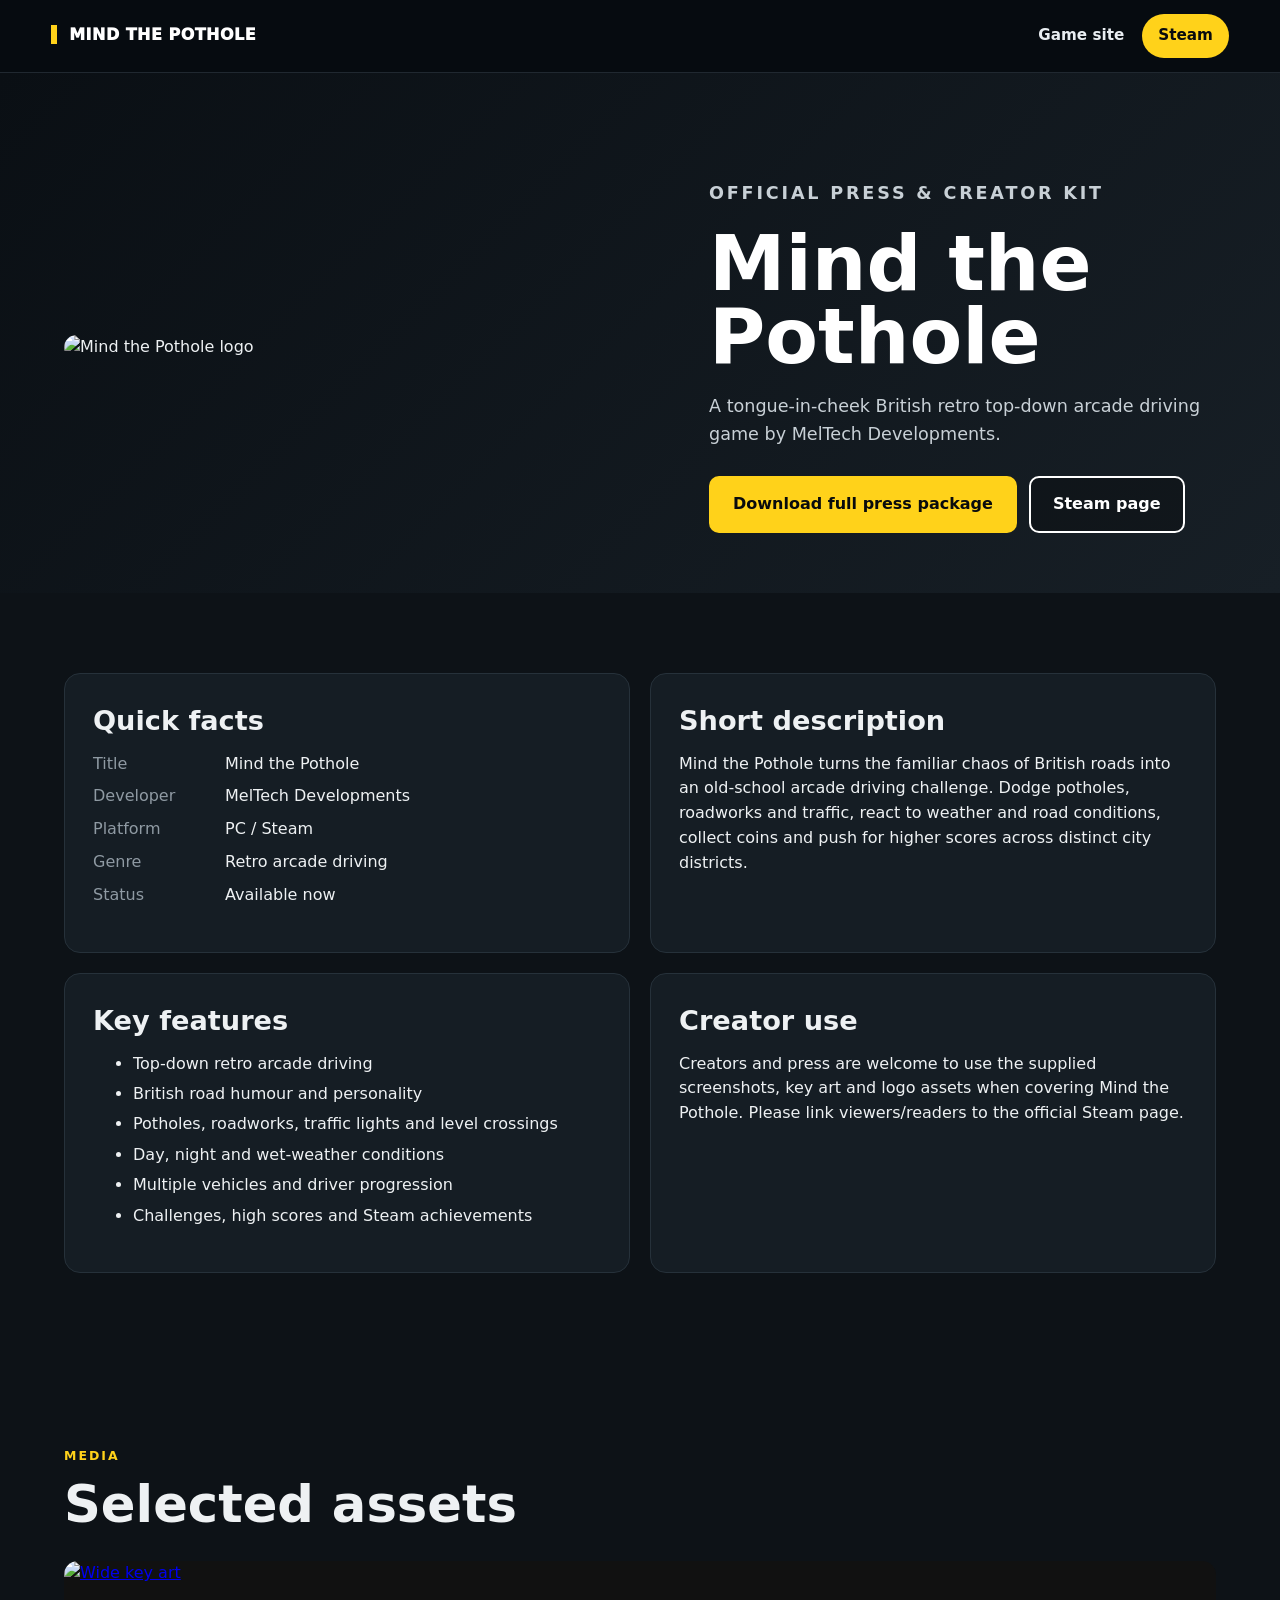
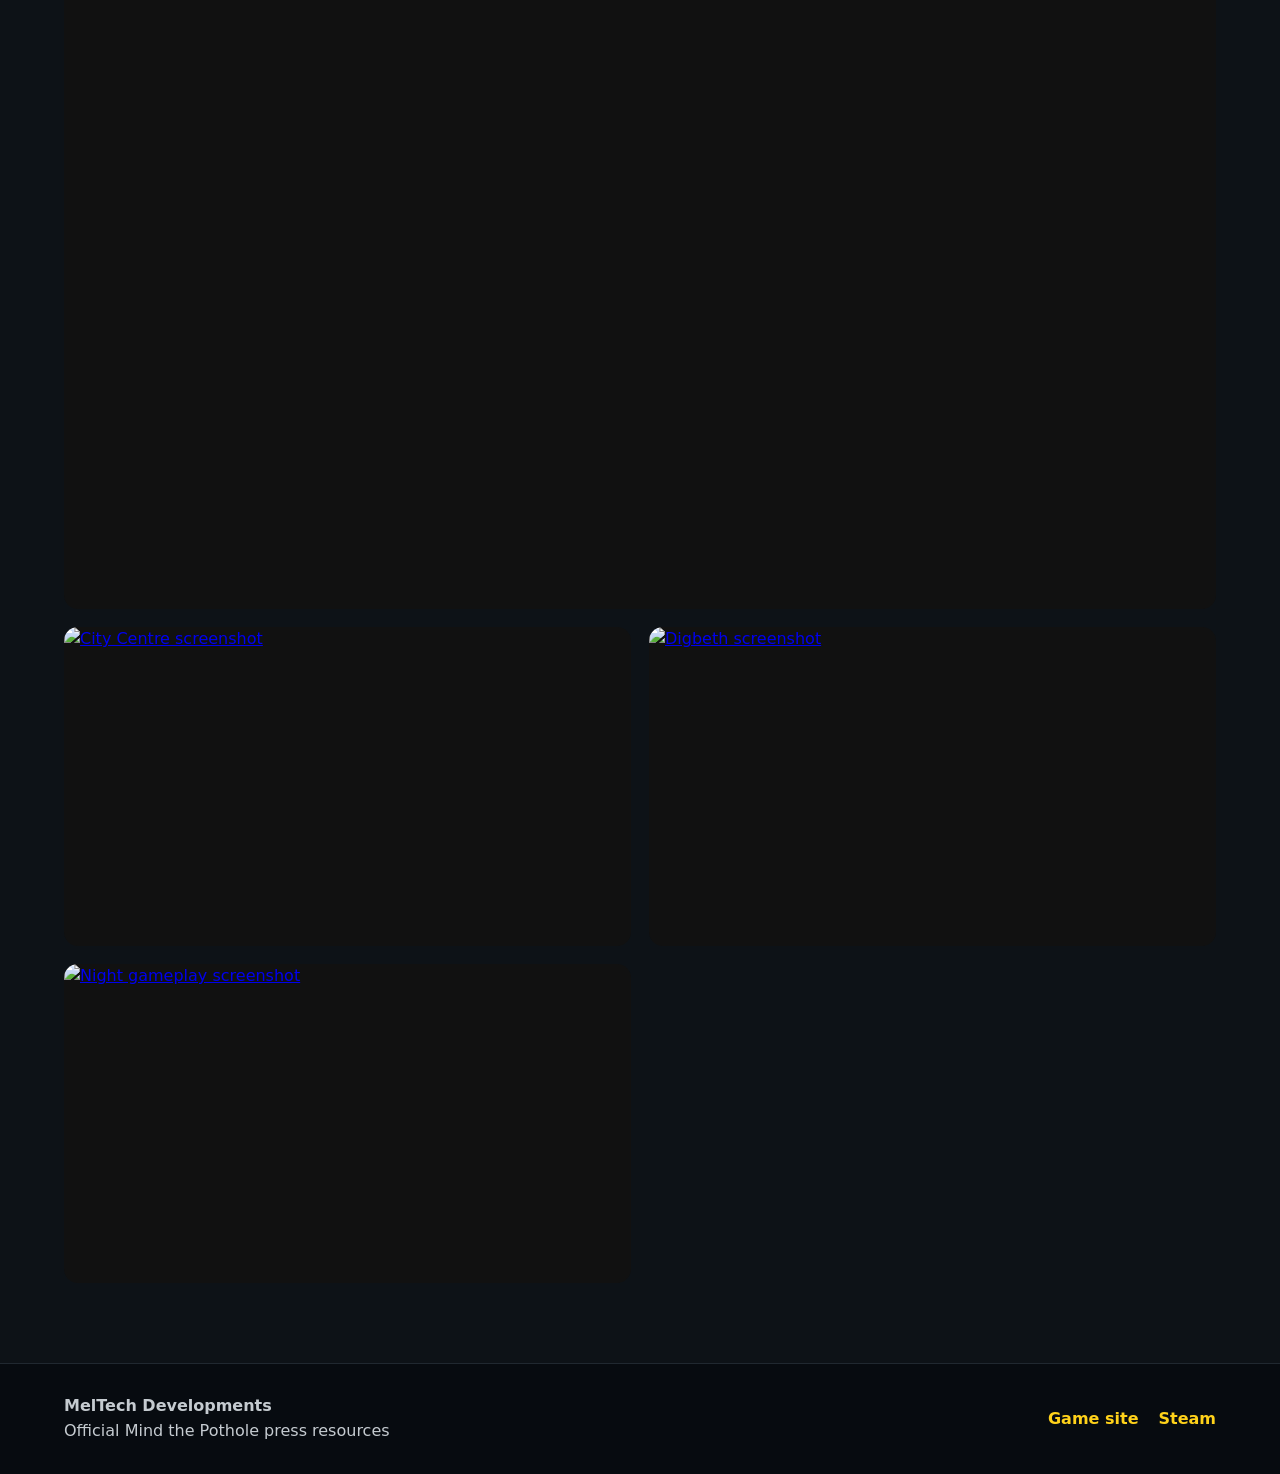
==== press.html @ 00c9ee2d "Add files via upload" ====
<!doctype html>
<html lang="en-GB">
<head>
  <meta charset="utf-8">
  <meta name="viewport" content="width=device-width,initial-scale=1">
  <title>Mind the Pothole | Press & Creator Kit</title>
  <meta name="description" content="Official press and creator resources for Mind the Pothole by MelTech Developments.">
  <link rel="stylesheet" href="/styles.css">
</head>
<body class="press-page">
<header class="site-header"><a class="brand" href="/"><span class="brand-mark">MIND THE POTHOLE</span></a><nav><a href="/">Game site</a><a class="nav-cta" href="https://store.steampowered.com/app/5031130/Mind_The_Pothole/" target="_blank" rel="noopener">Steam</a></nav></header>
<main>
  <section class="press-hero">
    <img src="/assets/logo-banner.png" alt="Mind the Pothole logo">
    <div><p class="eyebrow">OFFICIAL PRESS & CREATOR KIT</p><h1>Mind the Pothole</h1><p>A tongue-in-cheek British retro top-down arcade driving game by MelTech Developments.</p><div class="hero-actions"><a class="button primary" href="/mind-the-pothole-press-kit.zip">Download full press package</a><a class="button secondary" href="https://store.steampowered.com/app/5031130/Mind_The_Pothole/" target="_blank" rel="noopener">Steam page</a></div></div>
  </section>
  <section class="section press-grid">
    <article><h2>Quick facts</h2><dl><dt>Title</dt><dd>Mind the Pothole</dd><dt>Developer</dt><dd>MelTech Developments</dd><dt>Platform</dt><dd>PC / Steam</dd><dt>Genre</dt><dd>Retro arcade driving</dd><dt>Status</dt><dd>Available now</dd></dl></article>
    <article><h2>Short description</h2><p>Mind the Pothole turns the familiar chaos of British roads into an old-school arcade driving challenge. Dodge potholes, roadworks and traffic, react to weather and road conditions, collect coins and push for higher scores across distinct city districts.</p></article>
    <article><h2>Key features</h2><ul><li>Top-down retro arcade driving</li><li>British road humour and personality</li><li>Potholes, roadworks, traffic lights and level crossings</li><li>Day, night and wet-weather conditions</li><li>Multiple vehicles and driver progression</li><li>Challenges, high scores and Steam achievements</li></ul></article>
    <article><h2>Creator use</h2><p>Creators and press are welcome to use the supplied screenshots, key art and logo assets when covering Mind the Pothole. Please link viewers/readers to the official Steam page.</p></article>
  </section>
  <section class="section"><div class="section-heading"><p class="eyebrow dark">MEDIA</p><h2>Selected assets</h2></div><div class="gallery"><a class="shot wide" href="/assets/press/mind-the-pothole-key-art-wide.png" download><img src="/assets/press/mind-the-pothole-key-art-wide.png" alt="Wide key art"></a><a class="shot" href="/assets/press/screenshot-city-centre.png" download><img src="/assets/press/screenshot-city-centre.png" alt="City Centre screenshot"></a><a class="shot" href="/assets/press/screenshot-digbeth.png" download><img src="/assets/press/screenshot-digbeth.png" alt="Digbeth screenshot"></a><a class="shot" href="/assets/press/screenshot-night.png" download><img src="/assets/press/screenshot-night.png" alt="Night gameplay screenshot"></a></div></section>
</main>
<footer><div><strong>MelTech Developments</strong><br><span>Official Mind the Pothole press resources</span></div><div class="footer-links"><a href="/">Game site</a><a href="https://store.steampowered.com/app/5031130/Mind_The_Pothole/" target="_blank" rel="noopener">Steam</a></div></footer>
</body></html>
---- styles.css ----
:root{--yellow:#ffd21a;--ink:#070b10;--panel:#10171d;--muted:#aeb8c2;--red:#cf2f35;--cream:#fff7db;--line:#26323b}*{box-sizing:border-box}html{scroll-behavior:smooth}body{margin:0;font-family:Inter,ui-sans-serif,system-ui,-apple-system,BlinkMacSystemFont,"Segoe UI",sans-serif;background:#f7f4ea;color:#101318;line-height:1.55}.site-header{position:sticky;top:0;z-index:20;display:flex;justify-content:space-between;align-items:center;padding:14px 4vw;background:rgba(7,11,16,.94);backdrop-filter:blur(8px);border-bottom:1px solid #202830}.brand{text-decoration:none}.brand-mark{font-weight:950;letter-spacing:.03em;color:#fff;border-left:6px solid var(--yellow);padding-left:12px}.site-header nav{display:flex;gap:18px;align-items:center}.site-header nav a{color:#e9eef2;text-decoration:none;font-weight:700;font-size:.95rem}.site-header nav a:hover{color:var(--yellow)}.nav-cta{background:var(--yellow);color:#080b0e!important;padding:10px 16px;border-radius:999px}.hero{position:relative;min-height:78vh;background:#111;overflow:hidden;display:grid;align-items:end}.hero-art{position:absolute;inset:0;width:100%;height:100%;object-fit:cover}.hero-overlay{position:absolute;inset:0;background:linear-gradient(90deg,rgba(3,6,8,.82) 0%,rgba(3,6,8,.48) 45%,rgba(3,6,8,.12) 70%),linear-gradient(0deg,rgba(3,6,8,.78),transparent 55%)}.hero-copy{position:relative;z-index:2;max-width:760px;padding:7vw 5vw}.eyebrow{font-size:.78rem;font-weight:900;letter-spacing:.16em;color:var(--yellow);text-transform:uppercase}.eyebrow.dark{color:#9a7500}.hero h1,.press-hero h1{font-size:clamp(2.7rem,6vw,6rem);line-height:.96;margin:.25em 0;color:#fff;max-width:900px}.lede{font-size:clamp(1.1rem,2vw,1.45rem);color:#eef2f5;max-width:700px}.hero-actions,.press-actions{display:flex;gap:12px;flex-wrap:wrap;margin-top:28px}.button{display:inline-block;text-decoration:none;font-weight:900;padding:14px 22px;border-radius:10px;border:2px solid transparent;transition:.2s transform,.2s background}.button:hover{transform:translateY(-2px)}.button.primary{background:var(--yellow);color:#090b0d}.button.secondary{border-color:#fff;color:#fff;background:rgba(0,0,0,.25)}.button.secondary.dark{border-color:#111;color:#111}.section{padding:80px 5vw}.intro{display:grid;grid-template-columns:1.1fr .9fr;gap:60px;align-items:start}.section h2{font-size:clamp(2rem,4vw,4rem);line-height:1.05;margin:.2em 0 .4em}.section-copy p{font-size:1.12rem;max-width:760px}.feature-grid{display:grid;grid-template-columns:1fr 1fr;gap:14px}.feature-grid article{background:#fff;border:1px solid #ddd6bd;border-radius:14px;padding:22px;box-shadow:0 8px 26px rgba(0,0,0,.06)}.feature-grid strong{display:block;font-size:1.1rem}.feature-grid span{color:#5f6770}.dark-section{background:var(--ink);color:#fff}.section-heading{max-width:900px;margin-bottom:30px}.section-heading p{color:#56616a}.dark-section .section-heading p{color:#bac3ca}.video-wrap{max-width:1200px;margin:auto;border:1px solid #313c45;border-radius:18px;overflow:hidden;box-shadow:0 26px 80px rgba(0,0,0,.4)}video{display:block;width:100%;background:#000}.screenshots-section{background:#f7f4ea}.gallery{display:grid;grid-template-columns:repeat(2,minmax(0,1fr));gap:18px}.shot{border:0;padding:0;background:#111;border-radius:14px;overflow:hidden;cursor:pointer;display:block}.shot img{width:100%;height:100%;aspect-ratio:16/9;object-fit:cover;display:block;transition:transform .25s}.shot:hover img{transform:scale(1.02)}.shot.wide{grid-column:span 2}.road-section{background:url('/assets/background.png') center/cover no-repeat;min-height:520px;display:flex;align-items:center}.road-card{max-width:680px;background:rgba(6,10,15,.88);padding:36px;border-radius:18px;color:#fff;box-shadow:0 20px 70px rgba(0,0,0,.25)}.press-tease{display:flex;justify-content:space-between;gap:30px;align-items:center;background:var(--yellow)}.press-tease .eyebrow{color:#5f4b00}.press-tease p{max-width:750px}.press-tease .button.primary{background:#090b0d;color:#fff}.press-page{background:#0d1217;color:#eef1f3}.press-hero{padding:90px 5vw 60px;display:grid;grid-template-columns:minmax(280px,600px) 1fr;gap:45px;align-items:center;background:linear-gradient(135deg,#0a0f14,#171f26)}.press-hero img{width:100%;border-radius:18px}.press-hero p{font-size:1.1rem;color:#c8d0d6}.press-grid{display:grid;grid-template-columns:repeat(2,minmax(0,1fr));gap:20px}.press-grid article{background:#151d24;border:1px solid #26313a;padding:28px;border-radius:16px}.press-grid h2{font-size:1.7rem}.press-grid dl{display:grid;grid-template-columns:120px 1fr;gap:8px 12px}.press-grid dt{color:#8f9aa3}.press-grid dd{margin:0}.press-grid li{margin:.35em 0}.press-page .section-heading .eyebrow.dark{color:var(--yellow)}.press-page .section-heading p{color:#bcc5cc}footer{display:flex;justify-content:space-between;align-items:center;gap:20px;padding:30px 5vw;background:#070b10;color:#c5cbd0;border-top:1px solid #202830}.footer-links{display:flex;gap:20px}.footer-links a{color:var(--yellow);text-decoration:none;font-weight:800}dialog{border:0;padding:0;background:transparent;max-width:min(94vw,1500px)}dialog::backdrop{background:rgba(0,0,0,.9)}#lightboxImage{max-width:94vw;max-height:88vh;display:block;border-radius:12px}#closeLightbox{position:fixed;top:20px;right:26px;background:#fff;color:#000;border:0;width:42px;height:42px;border-radius:50%;font-size:28px;cursor:pointer}@media(max-width:850px){.site-header nav a:not(.nav-cta){display:none}.hero{min-height:70vh}.hero-copy{padding:70px 6vw 50px}.intro,.press-hero,.press-grid{grid-template-columns:1fr}.feature-grid{grid-template-columns:1fr}.gallery{grid-template-columns:1fr}.shot.wide{grid-column:span 1}.press-tease{display:block}.press-actions{margin-top:20px}footer{align-items:flex-start;flex-direction:column}.road-section{min-height:430px}.section{padding:60px 6vw}}
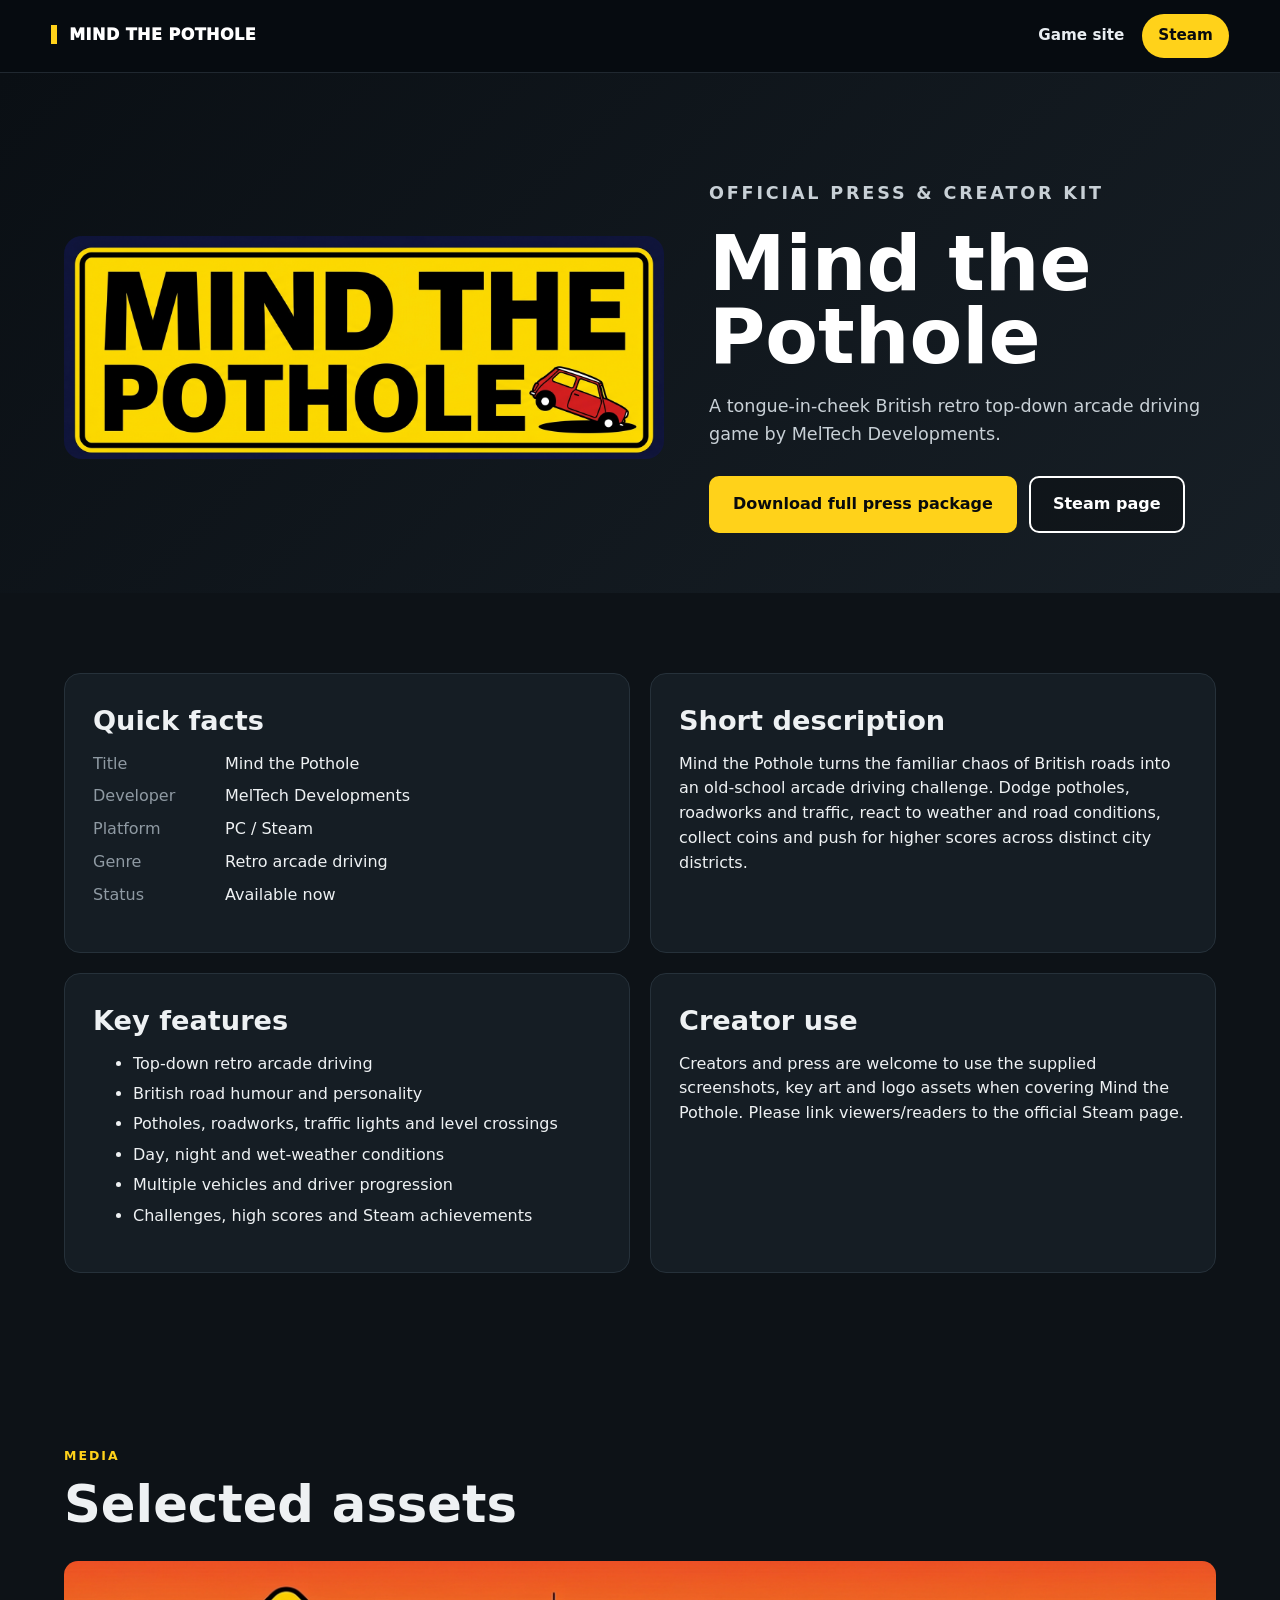
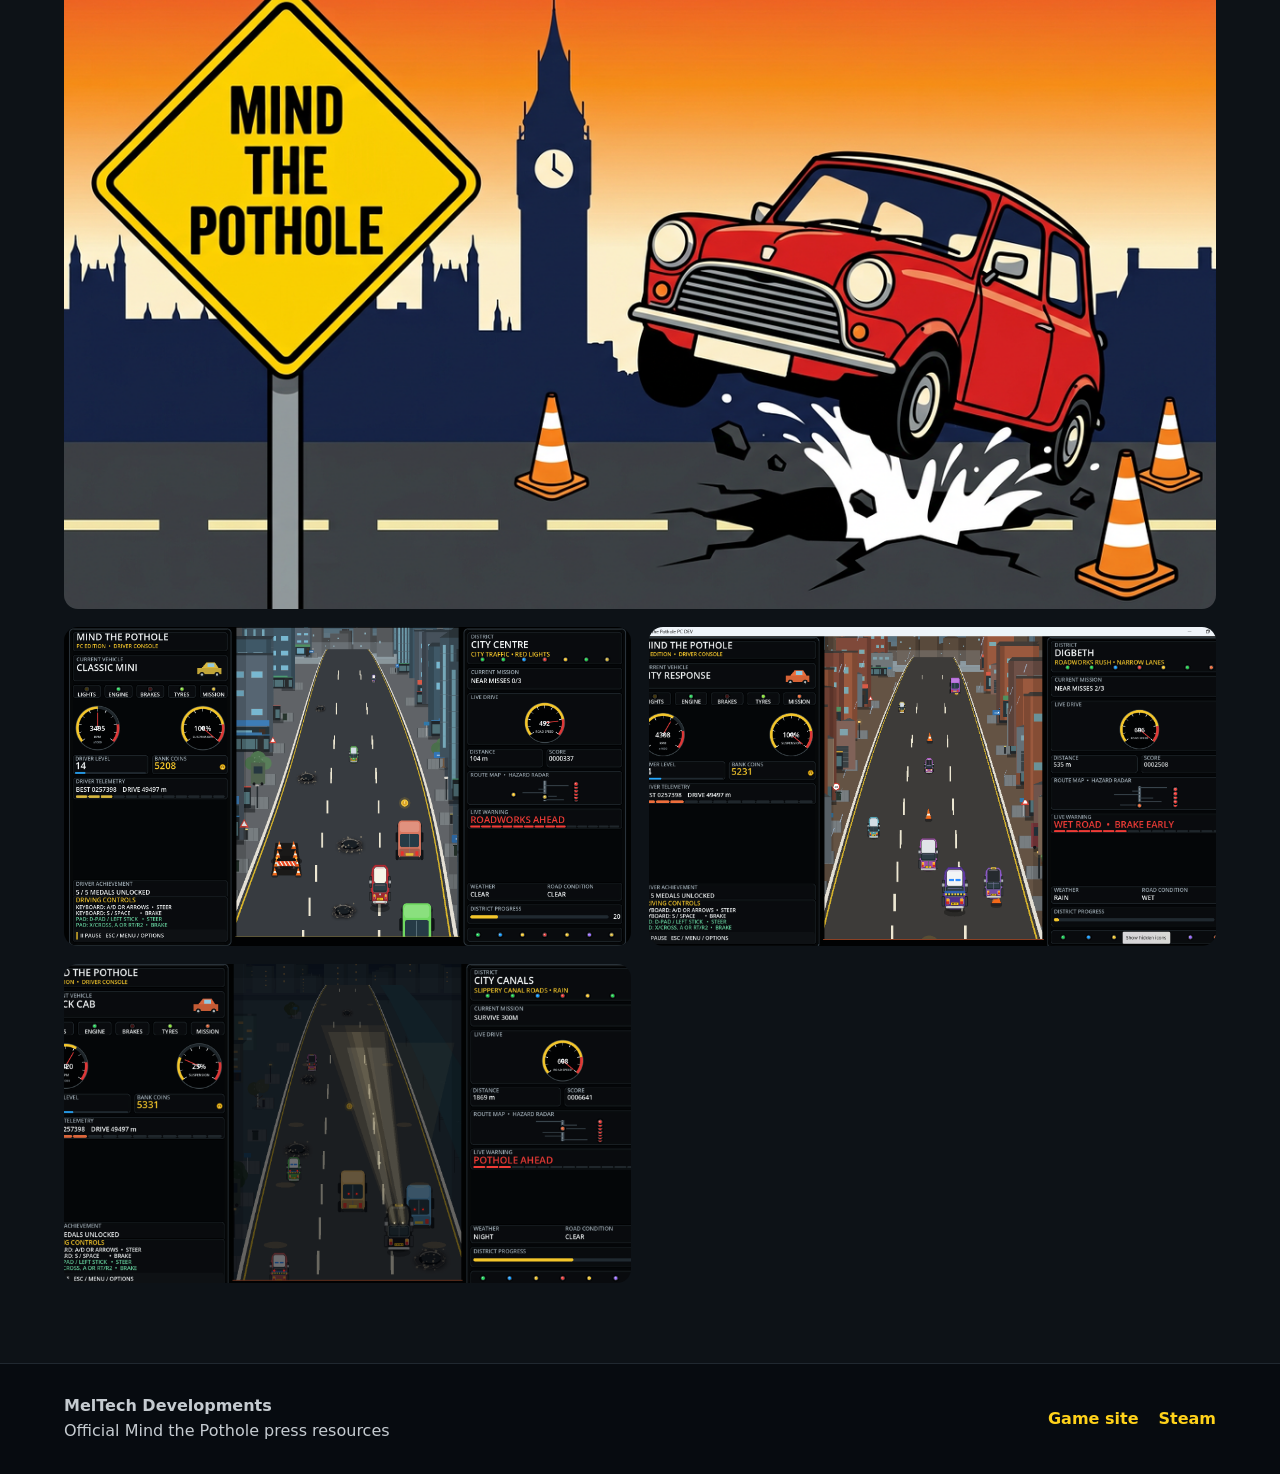
==== commit 0862882d: "Add files via upload" ====
--- a/press.html
+++ b/press.html
@@ -11,7 +11,7 @@
 <header class="site-header"><a class="brand" href="/"><span class="brand-mark">MIND THE POTHOLE</span></a><nav><a href="/">Game site</a><a class="nav-cta" href="https://store.steampowered.com/app/5031130/Mind_The_Pothole/" target="_blank" rel="noopener">Steam</a></nav></header>
 <main>
   <section class="press-hero">
-    <img src="/assets/logo-banner.png" alt="Mind the Pothole logo">
+    <img src="/logo-banner.png" alt="Mind the Pothole logo">
     <div><p class="eyebrow">OFFICIAL PRESS & CREATOR KIT</p><h1>Mind the Pothole</h1><p>A tongue-in-cheek British retro top-down arcade driving game by MelTech Developments.</p><div class="hero-actions"><a class="button primary" href="/mind-the-pothole-press-kit.zip">Download full press package</a><a class="button secondary" href="https://store.steampowered.com/app/5031130/Mind_The_Pothole/" target="_blank" rel="noopener">Steam page</a></div></div>
   </section>
   <section class="section press-grid">
@@ -20,7 +20,7 @@
     <article><h2>Key features</h2><ul><li>Top-down retro arcade driving</li><li>British road humour and personality</li><li>Potholes, roadworks, traffic lights and level crossings</li><li>Day, night and wet-weather conditions</li><li>Multiple vehicles and driver progression</li><li>Challenges, high scores and Steam achievements</li></ul></article>
     <article><h2>Creator use</h2><p>Creators and press are welcome to use the supplied screenshots, key art and logo assets when covering Mind the Pothole. Please link viewers/readers to the official Steam page.</p></article>
   </section>
-  <section class="section"><div class="section-heading"><p class="eyebrow dark">MEDIA</p><h2>Selected assets</h2></div><div class="gallery"><a class="shot wide" href="/assets/press/mind-the-pothole-key-art-wide.png" download><img src="/assets/press/mind-the-pothole-key-art-wide.png" alt="Wide key art"></a><a class="shot" href="/assets/press/screenshot-city-centre.png" download><img src="/assets/press/screenshot-city-centre.png" alt="City Centre screenshot"></a><a class="shot" href="/assets/press/screenshot-digbeth.png" download><img src="/assets/press/screenshot-digbeth.png" alt="Digbeth screenshot"></a><a class="shot" href="/assets/press/screenshot-night.png" download><img src="/assets/press/screenshot-night.png" alt="Night gameplay screenshot"></a></div></section>
+  <section class="section"><div class="section-heading"><p class="eyebrow dark">MEDIA</p><h2>Selected assets</h2></div><div class="gallery"><a class="shot wide" href="/mind-the-pothole-key-art-wide.png" download><img src="/mind-the-pothole-key-art-wide.png" alt="Wide key art"></a><a class="shot" href="/screenshot-city-centre.png" download><img src="/screenshot-city-centre.png" alt="City Centre screenshot"></a><a class="shot" href="/screenshot-digbeth.png" download><img src="/screenshot-digbeth.png" alt="Digbeth screenshot"></a><a class="shot" href="/screenshot-night.png" download><img src="/screenshot-night.png" alt="Night gameplay screenshot"></a></div></section>
 </main>
 <footer><div><strong>MelTech Developments</strong><br><span>Official Mind the Pothole press resources</span></div><div class="footer-links"><a href="/">Game site</a><a href="https://store.steampowered.com/app/5031130/Mind_The_Pothole/" target="_blank" rel="noopener">Steam</a></div></footer>
 </body></html>
--- a/styles.css
+++ b/styles.css
@@ -1 +1,6 @@
-:root{--yellow:#ffd21a;--ink:#070b10;--panel:#10171d;--muted:#aeb8c2;--red:#cf2f35;--cream:#fff7db;--line:#26323b}*{box-sizing:border-box}html{scroll-behavior:smooth}body{margin:0;font-family:Inter,ui-sans-serif,system-ui,-apple-system,BlinkMacSystemFont,"Segoe UI",sans-serif;background:#f7f4ea;color:#101318;line-height:1.55}.site-header{position:sticky;top:0;z-index:20;display:flex;justify-content:space-between;align-items:center;padding:14px 4vw;background:rgba(7,11,16,.94);backdrop-filter:blur(8px);border-bottom:1px solid #202830}.brand{text-decoration:none}.brand-mark{font-weight:950;letter-spacing:.03em;color:#fff;border-left:6px solid var(--yellow);padding-left:12px}.site-header nav{display:flex;gap:18px;align-items:center}.site-header nav a{color:#e9eef2;text-decoration:none;font-weight:700;font-size:.95rem}.site-header nav a:hover{color:var(--yellow)}.nav-cta{background:var(--yellow);color:#080b0e!important;padding:10px 16px;border-radius:999px}.hero{position:relative;min-height:78vh;background:#111;overflow:hidden;display:grid;align-items:end}.hero-art{position:absolute;inset:0;width:100%;height:100%;object-fit:cover}.hero-overlay{position:absolute;inset:0;background:linear-gradient(90deg,rgba(3,6,8,.82) 0%,rgba(3,6,8,.48) 45%,rgba(3,6,8,.12) 70%),linear-gradient(0deg,rgba(3,6,8,.78),transparent 55%)}.hero-copy{position:relative;z-index:2;max-width:760px;padding:7vw 5vw}.eyebrow{font-size:.78rem;font-weight:900;letter-spacing:.16em;color:var(--yellow);text-transform:uppercase}.eyebrow.dark{color:#9a7500}.hero h1,.press-hero h1{font-size:clamp(2.7rem,6vw,6rem);line-height:.96;margin:.25em 0;color:#fff;max-width:900px}.lede{font-size:clamp(1.1rem,2vw,1.45rem);color:#eef2f5;max-width:700px}.hero-actions,.press-actions{display:flex;gap:12px;flex-wrap:wrap;margin-top:28px}.button{display:inline-block;text-decoration:none;font-weight:900;padding:14px 22px;border-radius:10px;border:2px solid transparent;transition:.2s transform,.2s background}.button:hover{transform:translateY(-2px)}.button.primary{background:var(--yellow);color:#090b0d}.button.secondary{border-color:#fff;color:#fff;background:rgba(0,0,0,.25)}.button.secondary.dark{border-color:#111;color:#111}.section{padding:80px 5vw}.intro{display:grid;grid-template-columns:1.1fr .9fr;gap:60px;align-items:start}.section h2{font-size:clamp(2rem,4vw,4rem);line-height:1.05;margin:.2em 0 .4em}.section-copy p{font-size:1.12rem;max-width:760px}.feature-grid{display:grid;grid-template-columns:1fr 1fr;gap:14px}.feature-grid article{background:#fff;border:1px solid #ddd6bd;border-radius:14px;padding:22px;box-shadow:0 8px 26px rgba(0,0,0,.06)}.feature-grid strong{display:block;font-size:1.1rem}.feature-grid span{color:#5f6770}.dark-section{background:var(--ink);color:#fff}.section-heading{max-width:900px;margin-bottom:30px}.section-heading p{color:#56616a}.dark-section .section-heading p{color:#bac3ca}.video-wrap{max-width:1200px;margin:auto;border:1px solid #313c45;border-radius:18px;overflow:hidden;box-shadow:0 26px 80px rgba(0,0,0,.4)}video{display:block;width:100%;background:#000}.screenshots-section{background:#f7f4ea}.gallery{display:grid;grid-template-columns:repeat(2,minmax(0,1fr));gap:18px}.shot{border:0;padding:0;background:#111;border-radius:14px;overflow:hidden;cursor:pointer;display:block}.shot img{width:100%;height:100%;aspect-ratio:16/9;object-fit:cover;display:block;transition:transform .25s}.shot:hover img{transform:scale(1.02)}.shot.wide{grid-column:span 2}.road-section{background:url('/assets/background.png') center/cover no-repeat;min-height:520px;display:flex;align-items:center}.road-card{max-width:680px;background:rgba(6,10,15,.88);padding:36px;border-radius:18px;color:#fff;box-shadow:0 20px 70px rgba(0,0,0,.25)}.press-tease{display:flex;justify-content:space-between;gap:30px;align-items:center;background:var(--yellow)}.press-tease .eyebrow{color:#5f4b00}.press-tease p{max-width:750px}.press-tease .button.primary{background:#090b0d;color:#fff}.press-page{background:#0d1217;color:#eef1f3}.press-hero{padding:90px 5vw 60px;display:grid;grid-template-columns:minmax(280px,600px) 1fr;gap:45px;align-items:center;background:linear-gradient(135deg,#0a0f14,#171f26)}.press-hero img{width:100%;border-radius:18px}.press-hero p{font-size:1.1rem;color:#c8d0d6}.press-grid{display:grid;grid-template-columns:repeat(2,minmax(0,1fr));gap:20px}.press-grid article{background:#151d24;border:1px solid #26313a;padding:28px;border-radius:16px}.press-grid h2{font-size:1.7rem}.press-grid dl{display:grid;grid-template-columns:120px 1fr;gap:8px 12px}.press-grid dt{color:#8f9aa3}.press-grid dd{margin:0}.press-grid li{margin:.35em 0}.press-page .section-heading .eyebrow.dark{color:var(--yellow)}.press-page .section-heading p{color:#bcc5cc}footer{display:flex;justify-content:space-between;align-items:center;gap:20px;padding:30px 5vw;background:#070b10;color:#c5cbd0;border-top:1px solid #202830}.footer-links{display:flex;gap:20px}.footer-links a{color:var(--yellow);text-decoration:none;font-weight:800}dialog{border:0;padding:0;background:transparent;max-width:min(94vw,1500px)}dialog::backdrop{background:rgba(0,0,0,.9)}#lightboxImage{max-width:94vw;max-height:88vh;display:block;border-radius:12px}#closeLightbox{position:fixed;top:20px;right:26px;background:#fff;color:#000;border:0;width:42px;height:42px;border-radius:50%;font-size:28px;cursor:pointer}@media(max-width:850px){.site-header nav a:not(.nav-cta){display:none}.hero{min-height:70vh}.hero-copy{padding:70px 6vw 50px}.intro,.press-hero,.press-grid{grid-template-columns:1fr}.feature-grid{grid-template-columns:1fr}.gallery{grid-template-columns:1fr}.shot.wide{grid-column:span 1}.press-tease{display:block}.press-actions{margin-top:20px}footer{align-items:flex-start;flex-direction:column}.road-section{min-height:430px}.section{padding:60px 6vw}}
+:root{--yellow:#ffd21a;--ink:#070b10;--panel:#10171d;--muted:#aeb8c2;--red:#cf2f35;--cream:#fff7db;--line:#26323b}*{box-sizing:border-box}html{scroll-behavior:smooth}body{margin:0;font-family:Inter,ui-sans-serif,system-ui,-apple-system,BlinkMacSystemFont,"Segoe UI",sans-serif;background:#f7f4ea;color:#101318;line-height:1.55}.site-header{position:sticky;top:0;z-index:20;display:flex;justify-content:space-between;align-items:center;padding:14px 4vw;background:rgba(7,11,16,.94);backdrop-filter:blur(8px);border-bottom:1px solid #202830}.brand{text-decoration:none}.brand-mark{font-weight:950;letter-spacing:.03em;color:#fff;border-left:6px solid var(--yellow);padding-left:12px}.site-header nav{display:flex;gap:18px;align-items:center}.site-header nav a{color:#e9eef2;text-decoration:none;font-weight:700;font-size:.95rem}.site-header nav a:hover{color:var(--yellow)}.nav-cta{background:var(--yellow);color:#080b0e!important;padding:10px 16px;border-radius:999px}.hero{position:relative;min-height:78vh;background:#111;overflow:hidden;display:grid;align-items:end}.hero-art{position:absolute;inset:0;width:100%;height:100%;object-fit:cover}.hero-overlay{position:absolute;inset:0;background:linear-gradient(90deg,rgba(3,6,8,.82) 0%,rgba(3,6,8,.48) 45%,rgba(3,6,8,.12) 70%),linear-gradient(0deg,rgba(3,6,8,.78),transparent 55%)}.hero-copy{position:relative;z-index:2;max-width:760px;padding:7vw 5vw}.eyebrow{font-size:.78rem;font-weight:900;letter-spacing:.16em;color:var(--yellow);text-transform:uppercase}.eyebrow.dark{color:#9a7500}.hero h1,.press-hero h1{font-size:clamp(2.7rem,6vw,6rem);line-height:.96;margin:.25em 0;color:#fff;max-width:900px}.lede{font-size:clamp(1.1rem,2vw,1.45rem);color:#eef2f5;max-width:700px}.hero-actions,.press-actions{display:flex;gap:12px;flex-wrap:wrap;margin-top:28px}.button{display:inline-block;text-decoration:none;font-weight:900;padding:14px 22px;border-radius:10px;border:2px solid transparent;transition:.2s transform,.2s background}.button:hover{transform:translateY(-2px)}.button.primary{background:var(--yellow);color:#090b0d}.button.secondary{border-color:#fff;color:#fff;background:rgba(0,0,0,.25)}.button.secondary.dark{border-color:#111;color:#111}.section{padding:80px 5vw}.intro{display:grid;grid-template-columns:1.1fr .9fr;gap:60px;align-items:start}.section h2{font-size:clamp(2rem,4vw,4rem);line-height:1.05;margin:.2em 0 .4em}.section-copy p{font-size:1.12rem;max-width:760px}.feature-grid{display:grid;grid-template-columns:1fr 1fr;gap:14px}.feature-grid article{background:#fff;border:1px solid #ddd6bd;border-radius:14px;padding:22px;box-shadow:0 8px 26px rgba(0,0,0,.06)}.feature-grid strong{display:block;font-size:1.1rem}.feature-grid span{color:#5f6770}.dark-section{background:var(--ink);color:#fff}.section-heading{max-width:900px;margin-bottom:30px}.section-heading p{color:#56616a}.dark-section .section-heading p{color:#bac3ca}.video-wrap{max-width:1200px;margin:auto;border:1px solid #313c45;border-radius:18px;overflow:hidden;box-shadow:0 26px 80px rgba(0,0,0,.4)}video{display:block;width:100%;background:#000}.screenshots-section{background:#f7f4ea}.gallery{display:grid;grid-template-columns:repeat(2,minmax(0,1fr));gap:18px}.shot{border:0;padding:0;background:#111;border-radius:14px;overflow:hidden;cursor:pointer;display:block}.shot img{width:100%;height:100%;aspect-ratio:16/9;object-fit:cover;display:block;transition:transform .25s}.shot:hover img{transform:scale(1.02)}.shot.wide{grid-column:span 2}.road-section{background:url('/background.png') center/cover no-repeat;min-height:520px;display:flex;align-items:center}.road-card{max-width:680px;background:rgba(6,10,15,.88);padding:36px;border-radius:18px;color:#fff;box-shadow:0 20px 70px rgba(0,0,0,.25)}.press-tease{display:flex;justify-content:space-between;gap:30px;align-items:center;background:var(--yellow)}.press-tease .eyebrow{color:#5f4b00}.press-tease p{max-width:750px}.press-tease .button.primary{background:#090b0d;color:#fff}.press-page{background:#0d1217;color:#eef1f3}.press-hero{padding:90px 5vw 60px;display:grid;grid-template-columns:minmax(280px,600px) 1fr;gap:45px;align-items:center;background:linear-gradient(135deg,#0a0f14,#171f26)}.press-hero img{width:100%;border-radius:18px}.press-hero p{font-size:1.1rem;color:#c8d0d6}.press-grid{display:grid;grid-template-columns:repeat(2,minmax(0,1fr));gap:20px}.press-grid article{background:#151d24;border:1px solid #26313a;padding:28px;border-radius:16px}.press-grid h2{font-size:1.7rem}.press-grid dl{display:grid;grid-template-columns:120px 1fr;gap:8px 12px}.press-grid dt{color:#8f9aa3}.press-grid dd{margin:0}.press-grid li{margin:.35em 0}.press-page .section-heading .eyebrow.dark{color:var(--yellow)}.press-page .section-heading p{color:#bcc5cc}footer{display:flex;justify-content:space-between;align-items:center;gap:20px;padding:30px 5vw;background:#070b10;color:#c5cbd0;border-top:1px solid #202830}.footer-links{display:flex;gap:20px}.footer-links a{color:var(--yellow);text-decoration:none;font-weight:800}dialog{border:0;padding:0;background:transparent;max-width:min(94vw,1500px)}dialog::backdrop{background:rgba(0,0,0,.9)}#lightboxImage{max-width:94vw;max-height:88vh;display:block;border-radius:12px}#closeLightbox{position:fixed;top:20px;right:26px;background:#fff;color:#000;border:0;width:42px;height:42px;border-radius:50%;font-size:28px;cursor:pointer}@media(max-width:850px){.site-header nav a:not(.nav-cta){display:none}.hero{min-height:70vh}.hero-copy{padding:70px 6vw 50px}.intro,.press-hero,.press-grid{grid-template-columns:1fr}.feature-grid{grid-template-columns:1fr}.gallery{grid-template-columns:1fr}.shot.wide{grid-column:span 1}.press-tease{display:block}.press-actions{margin-top:20px}footer{align-items:flex-start;flex-direction:column}.road-section{min-height:430px}.section{padding:60px 6vw}}
+
+.trailer-placeholder{position:relative;background:#000}
+.trailer-placeholder>img{display:block;width:100%;aspect-ratio:16/9;object-fit:cover;opacity:.52}
+.trailer-overlay{position:absolute;inset:0;display:flex;flex-direction:column;align-items:center;justify-content:center;text-align:center;padding:24px;color:#fff;background:rgba(0,0,0,.28)}
+.trailer-overlay p{font-size:1.15rem;font-weight:800;margin:0 0 16px}
